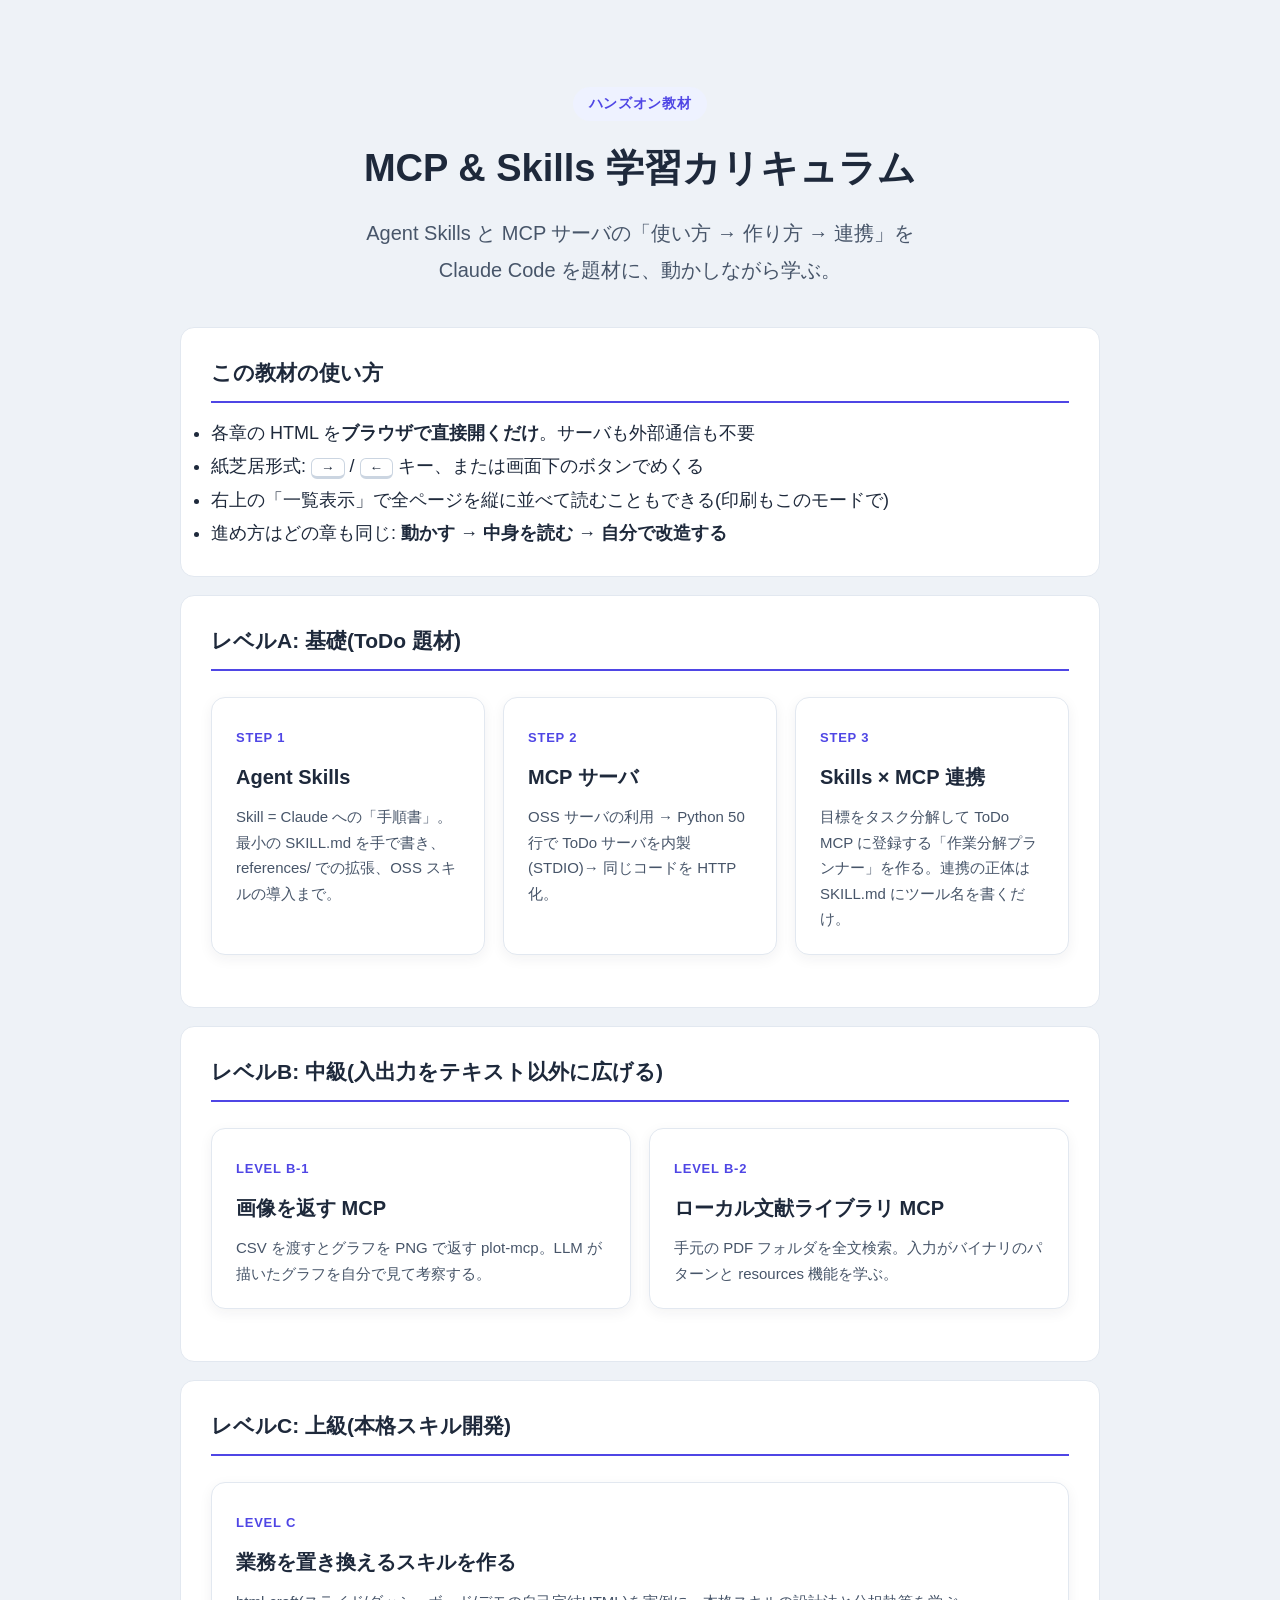
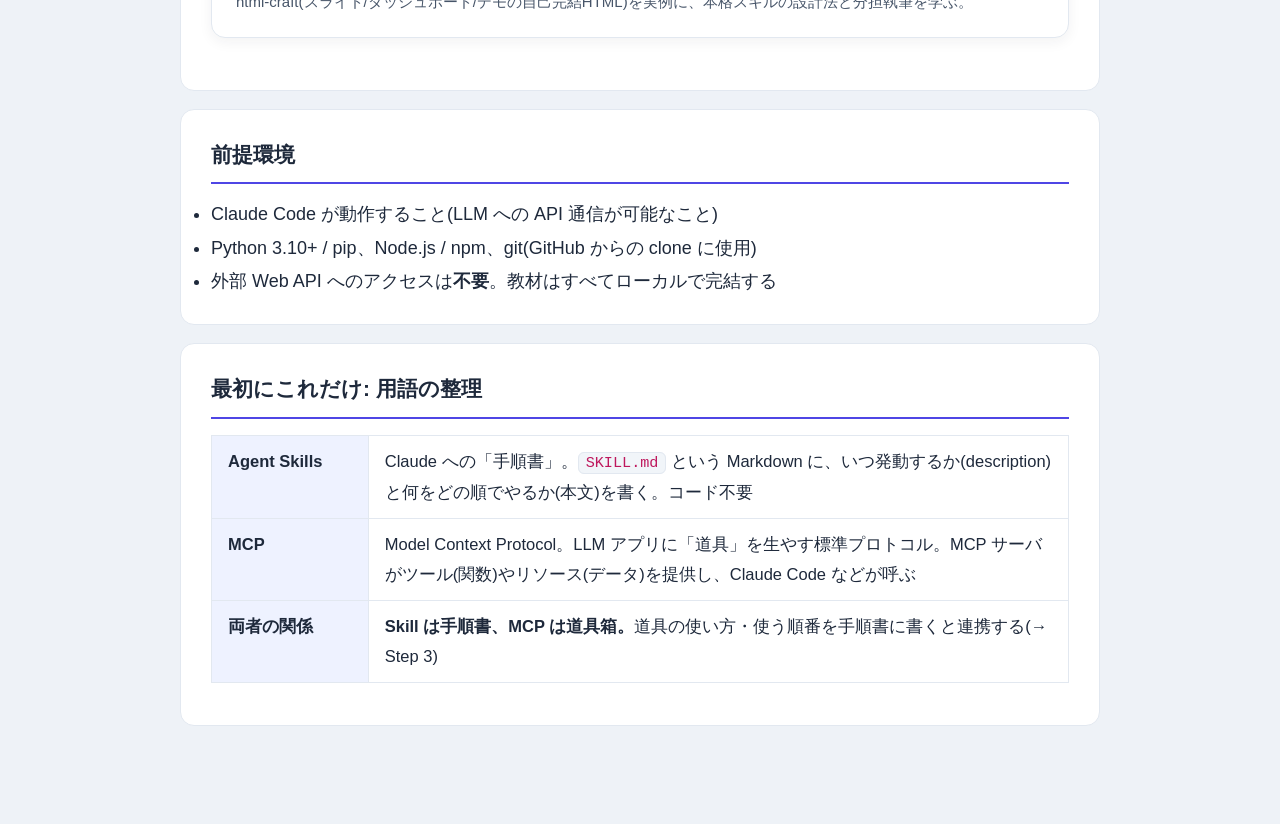
==== learning/slides/index.html @ 9a11dc0d "learning: MCP & Skills 学習カリキュラム レベルA〜C を追加(紙芝居HTML+テキスト版) Co-Authored-By: Claude Fable 5 <noreply@an" ====
<!DOCTYPE html>
<html lang="ja">
<head>
<meta charset="utf-8">
<meta name="viewport" content="width=device-width, initial-scale=1">
<title>MCP &amp; Skills 学習カリキュラム</title>
<link rel="stylesheet" href="assets/style.css">
</head>
<body class="home">
<main>
  <div class="hero">
    <span class="chip">ハンズオン教材</span>
    <h1>MCP &amp; Skills 学習カリキュラム</h1>
    <p class="lead">Agent Skills と MCP サーバの「使い方 → 作り方 → 連携」を<br>
    Claude Code を題材に、動かしながら学ぶ。</p>
  </div>

  <section class="block">
    <h2>この教材の使い方</h2>
    <ul>
      <li>各章の HTML を<strong>ブラウザで直接開くだけ</strong>。サーバも外部通信も不要</li>
      <li>紙芝居形式: <kbd>→</kbd> / <kbd>←</kbd> キー、または画面下のボタンでめくる</li>
      <li>右上の「一覧表示」で全ページを縦に並べて読むこともできる(印刷もこのモードで)</li>
      <li>進め方はどの章も同じ: <strong>動かす → 中身を読む → 自分で改造する</strong></li>
    </ul>
  </section>

  <section class="block">
    <h2>レベルA: 基礎(ToDo 題材)</h2>
    <div class="cards">
      <a class="card" href="a1-skills.html">
        <span class="step">STEP 1</span>
        <h3>Agent Skills</h3>
        <p>Skill = Claude への「手順書」。最小の SKILL.md を手で書き、references/ での拡張、OSS スキルの導入まで。</p>
      </a>
      <a class="card" href="a2-mcp.html">
        <span class="step">STEP 2</span>
        <h3>MCP サーバ</h3>
        <p>OSS サーバの利用 → Python 50行で ToDo サーバを内製(STDIO)→ 同じコードを HTTP 化。</p>
      </a>
      <a class="card" href="a3-combo.html">
        <span class="step">STEP 3</span>
        <h3>Skills × MCP 連携</h3>
        <p>目標をタスク分解して ToDo MCP に登録する「作業分解プランナー」を作る。連携の正体は SKILL.md にツール名を書くだけ。</p>
      </a>
    </div>
  </section>

  <section class="block">
    <h2>レベルB: 中級(入出力をテキスト以外に広げる)</h2>
    <div class="cards">
      <a class="card" href="b1-plot.html">
        <span class="step">LEVEL B-1</span>
        <h3>画像を返す MCP</h3>
        <p>CSV を渡すとグラフを PNG で返す plot-mcp。LLM が描いたグラフを自分で見て考察する。</p>
      </a>
      <a class="card" href="b2-papers.html">
        <span class="step">LEVEL B-2</span>
        <h3>ローカル文献ライブラリ MCP</h3>
        <p>手元の PDF フォルダを全文検索。入力がバイナリのパターンと resources 機能を学ぶ。</p>
      </a>
    </div>
  </section>

  <section class="block">
    <h2>レベルC: 上級(本格スキル開発)</h2>
    <div class="cards">
      <a class="card" href="c1-skill-dev.html">
        <span class="step">LEVEL C</span>
        <h3>業務を置き換えるスキルを作る</h3>
        <p>html-craft(スライド/ダッシュボード/デモの自己完結HTML)を実例に、本格スキルの設計法と分担執筆を学ぶ。</p>
      </a>
    </div>
  </section>

  <section class="block">
    <h2>前提環境</h2>
    <ul>
      <li>Claude Code が動作すること(LLM への API 通信が可能なこと)</li>
      <li>Python 3.10+ / pip、Node.js / npm、git(GitHub からの clone に使用)</li>
      <li>外部 Web API へのアクセスは<strong>不要</strong>。教材はすべてローカルで完結する</li>
    </ul>
  </section>

  <section class="block">
    <h2>最初にこれだけ: 用語の整理</h2>
    <table>
      <tr><th style="width:9.5em">Agent Skills</th>
          <td>Claude への「手順書」。<code>SKILL.md</code> という Markdown に、いつ発動するか(description)と何をどの順でやるか(本文)を書く。コード不要</td></tr>
      <tr><th>MCP</th>
          <td>Model Context Protocol。LLM アプリに「道具」を生やす標準プロトコル。MCP サーバがツール(関数)やリソース(データ)を提供し、Claude Code などが呼ぶ</td></tr>
      <tr><th>両者の関係</th>
          <td><strong>Skill は手順書、MCP は道具箱。</strong>道具の使い方・使う順番を手順書に書くと連携する(→ Step 3)</td></tr>
    </table>
  </section>
</main>
</body>
</html>
---- learning/slides/assets/style.css ----
/* MCP & Skills 学習教材 — 紙芝居スタイル共通CSS(外部依存なし) */

:root {
  --ink: #1e293b;
  --ink-soft: #475569;
  --bg: #eef2f7;
  --card: #ffffff;
  --accent: #4f46e5;
  --accent-soft: #eef2ff;
  --teal: #0d9488;
  --amber: #b45309;
  --amber-bg: #fffbeb;
  --green: #15803d;
  --green-bg: #f0fdf4;
  --blue: #1d4ed8;
  --blue-bg: #eff6ff;
  --code-bg: #0f172a;
  --code-ink: #e2e8f0;
  --line: #e2e8f0;
}

* { box-sizing: border-box; margin: 0; padding: 0; }

html, body { height: 100%; }

body {
  font-family: "Hiragino Sans", "Yu Gothic UI", "Meiryo", "Segoe UI", sans-serif;
  background: var(--bg);
  color: var(--ink);
  font-size: 18px;
  line-height: 1.85;
}

/* ---------- 上部バー ---------- */

.topbar {
  position: fixed;
  top: 0; left: 0; right: 0;
  height: 52px;
  display: flex;
  align-items: center;
  gap: 16px;
  padding: 0 20px;
  background: var(--card);
  border-bottom: 1px solid var(--line);
  z-index: 10;
}

.topbar a {
  color: var(--accent);
  text-decoration: none;
  font-weight: 600;
  font-size: 15px;
  white-space: nowrap;
}

.topbar a:hover { text-decoration: underline; }

.deck-title {
  font-weight: 700;
  font-size: 15px;
  color: var(--ink-soft);
  overflow: hidden;
  text-overflow: ellipsis;
  white-space: nowrap;
  flex: 1;
}

.topbar button {
  font: inherit;
  font-size: 13px;
  padding: 5px 14px;
  border: 1px solid var(--line);
  border-radius: 999px;
  background: var(--card);
  color: var(--ink-soft);
  cursor: pointer;
  white-space: nowrap;
}

.topbar button:hover { border-color: var(--accent); color: var(--accent); }

.progress {
  position: fixed;
  top: 52px; left: 0; right: 0;
  height: 4px;
  background: var(--line);
  z-index: 10;
}

.progress > div {
  height: 100%;
  width: 0;
  background: var(--accent);
  transition: width .25s ease;
}

/* ---------- スライド ---------- */

main { padding: 76px 16px 96px; }

.slide {
  display: none;
  max-width: 920px;
  margin: 0 auto;
  background: var(--card);
  border-radius: 16px;
  box-shadow: 0 8px 28px rgba(30, 41, 59, .10);
  padding: 44px 52px 48px;
  min-height: calc(100vh - 200px);
}

.slide.active { display: block; }

/* 一覧モード */
body.list-mode .slide {
  display: block;
  min-height: 0;
  margin-bottom: 28px;
}
body.list-mode .nav { display: none; }
body.list-mode .progress > div { width: 100% !important; }

/* ---------- タイポグラフィ ---------- */

.slide h1 {
  font-size: 40px;
  line-height: 1.35;
  margin: 24px 0 16px;
  letter-spacing: .01em;
}

.slide h2 {
  font-size: 27px;
  line-height: 1.4;
  padding-bottom: 12px;
  margin-bottom: 26px;
  border-bottom: 3px solid var(--accent);
}

.slide h3 {
  font-size: 20px;
  margin: 26px 0 10px;
  color: var(--accent);
}

.slide p, .slide li { color: var(--ink); }

.slide p { margin: 12px 0; }

.slide ul, .slide ol { margin: 12px 0 12px 26px; }

.slide li { margin: 7px 0; }

.slide li > ul { margin-top: 4px; margin-bottom: 4px; }

.lead {
  font-size: 20px;
  color: var(--ink-soft);
}

.chip {
  display: inline-block;
  font-size: 14px;
  font-weight: 700;
  color: var(--accent);
  background: var(--accent-soft);
  border-radius: 999px;
  padding: 4px 16px;
  letter-spacing: .05em;
}

strong { font-weight: 700; }

em { font-style: normal; background: linear-gradient(transparent 62%, #fde68a 62%); }

/* ---------- コード ---------- */

code {
  font-family: Consolas, "Courier New", monospace;
  font-size: .92em;
  background: #f1f5f9;
  border: 1px solid var(--line);
  border-radius: 6px;
  padding: 1px 7px;
  color: #be185d;
}

pre {
  background: var(--code-bg);
  color: var(--code-ink);
  border-radius: 12px;
  padding: 18px 22px;
  margin: 14px 0;
  overflow-x: auto;
  font-size: 15px;
  line-height: 1.7;
}

pre code {
  background: none;
  border: none;
  padding: 0;
  color: inherit;
  font-size: inherit;
}

pre .cm { color: #7dd3fc; }        /* コメント風の強調 */
pre .dim { color: #64748b; }       /* 出力・補足 */

.filename {
  display: inline-block;
  font-family: Consolas, monospace;
  font-size: 13px;
  background: #334155;
  color: #e2e8f0;
  border-radius: 8px 8px 0 0;
  padding: 4px 14px;
  margin-bottom: -14px;
  position: relative;
  z-index: 1;
}

/* ---------- 表 ---------- */

table {
  border-collapse: collapse;
  width: 100%;
  margin: 16px 0;
  font-size: 16.5px;
}

th, td {
  border: 1px solid var(--line);
  padding: 10px 16px;
  text-align: left;
  vertical-align: top;
}

th { background: var(--accent-soft); color: var(--ink); }

/* ---------- コールアウト ---------- */

.note, .warn, .point {
  border-radius: 10px;
  padding: 14px 20px;
  margin: 16px 0;
  font-size: 16.5px;
}

.note  { background: var(--blue-bg);  border-left: 5px solid var(--blue); }
.warn  { background: var(--amber-bg); border-left: 5px solid var(--amber); }
.point { background: var(--green-bg); border-left: 5px solid var(--green); }

.note::before, .warn::before, .point::before {
  display: block;
  font-weight: 700;
  font-size: 13.5px;
  letter-spacing: .08em;
  margin-bottom: 4px;
}

.note::before  { content: "NOTE";  color: var(--blue); }
.warn::before  { content: "注意";  color: var(--amber); }
.point::before { content: "ポイント"; color: var(--green); }

/* ---------- 図(ボックス+矢印) ---------- */

.flow {
  display: flex;
  align-items: center;
  justify-content: center;
  gap: 14px;
  flex-wrap: wrap;
  margin: 24px 0;
}

.flow .box {
  background: var(--accent-soft);
  border: 2px solid var(--accent);
  border-radius: 12px;
  padding: 14px 22px;
  text-align: center;
  font-weight: 700;
  line-height: 1.5;
}

.flow .box small {
  display: block;
  font-weight: 400;
  font-size: 13.5px;
  color: var(--ink-soft);
}

.flow .box.alt { background: #f0fdfa; border-color: var(--teal); }

.flow .arrow {
  font-size: 26px;
  color: var(--ink-soft);
  font-weight: 700;
}

.flow .arrow small {
  display: block;
  font-size: 12px;
  font-weight: 400;
  text-align: center;
}

/* ファイルツリー */
.tree {
  background: #f8fafc;
  border: 1px solid var(--line);
  border-radius: 12px;
  padding: 16px 22px;
  font-family: Consolas, monospace;
  font-size: 15px;
  line-height: 1.9;
  white-space: pre;
  overflow-x: auto;
  margin: 14px 0;
  color: var(--ink);
}

.tree b { color: var(--accent); }

/* ---------- キー・ナビ ---------- */

kbd {
  font-family: inherit;
  font-size: 13.5px;
  background: var(--card);
  border: 1px solid #cbd5e1;
  border-bottom-width: 3px;
  border-radius: 6px;
  padding: 1px 9px;
}

.nav {
  position: fixed;
  bottom: 18px;
  left: 50%;
  transform: translateX(-50%);
  display: flex;
  align-items: center;
  gap: 14px;
  background: var(--card);
  border: 1px solid var(--line);
  border-radius: 999px;
  padding: 8px 14px;
  box-shadow: 0 6px 20px rgba(30, 41, 59, .15);
  z-index: 10;
}

.nav button {
  font: inherit;
  font-size: 17px;
  width: 46px;
  height: 38px;
  border: none;
  border-radius: 999px;
  background: var(--accent);
  color: #fff;
  cursor: pointer;
}

.nav button:disabled { background: #cbd5e1; cursor: default; }

.nav .counter {
  font-size: 15px;
  color: var(--ink-soft);
  min-width: 64px;
  text-align: center;
  font-variant-numeric: tabular-nums;
}

/* ---------- タイトルスライド ---------- */

.title-slide {
  display: none;
  text-align: center;
}
.title-slide.active { display: flex; flex-direction: column; justify-content: center; }
body.list-mode .title-slide { display: flex; flex-direction: column; justify-content: center; }

.title-slide .lead { margin: 8px auto 28px; max-width: 640px; }

.title-slide .hint { color: var(--ink-soft); font-size: 15px; margin-top: 36px; }

/* ---------- 目次ページ(index.html) ---------- */

.home main { max-width: 960px; margin: 0 auto; padding: 40px 20px 80px; }

.home .hero {
  text-align: center;
  padding: 46px 0 20px;
}

.home .hero h1 { font-size: 38px; margin: 12px 0; }

.cards { display: grid; grid-template-columns: repeat(auto-fit, minmax(270px, 1fr)); gap: 18px; margin: 26px 0; }

.card {
  display: block;
  background: var(--card);
  border-radius: 14px;
  border: 1px solid var(--line);
  padding: 22px 24px;
  text-decoration: none;
  color: var(--ink);
  box-shadow: 0 4px 14px rgba(30,41,59,.06);
  transition: transform .12s ease, box-shadow .12s ease;
}

.card:hover { transform: translateY(-3px); box-shadow: 0 10px 24px rgba(30,41,59,.12); border-color: var(--accent); }

.card .step { font-size: 13px; font-weight: 700; color: var(--accent); letter-spacing: .06em; }

.card h3 { margin: 6px 0 8px; font-size: 20px; color: var(--ink); }

.card p { font-size: 15px; color: var(--ink-soft); line-height: 1.7; }

.card.disabled { opacity: .55; pointer-events: none; }

.home section.block {
  background: var(--card);
  border-radius: 14px;
  border: 1px solid var(--line);
  padding: 26px 30px;
  margin: 18px 0;
}

.home section.block h2 { font-size: 21px; border-bottom: 2px solid var(--accent); padding-bottom: 8px; margin-bottom: 14px; }

@media (max-width: 640px) {
  .slide { padding: 26px 20px 34px; }
  .slide h1 { font-size: 30px; }
  .slide h2 { font-size: 22px; }
  body { font-size: 16px; }
}

@media print {
  .topbar, .nav, .progress { display: none; }
  body, body.list-mode { background: #fff; }
  .slide { display: block; box-shadow: none; border: 1px solid var(--line); page-break-after: always; min-height: 0; margin-bottom: 20px; }
}
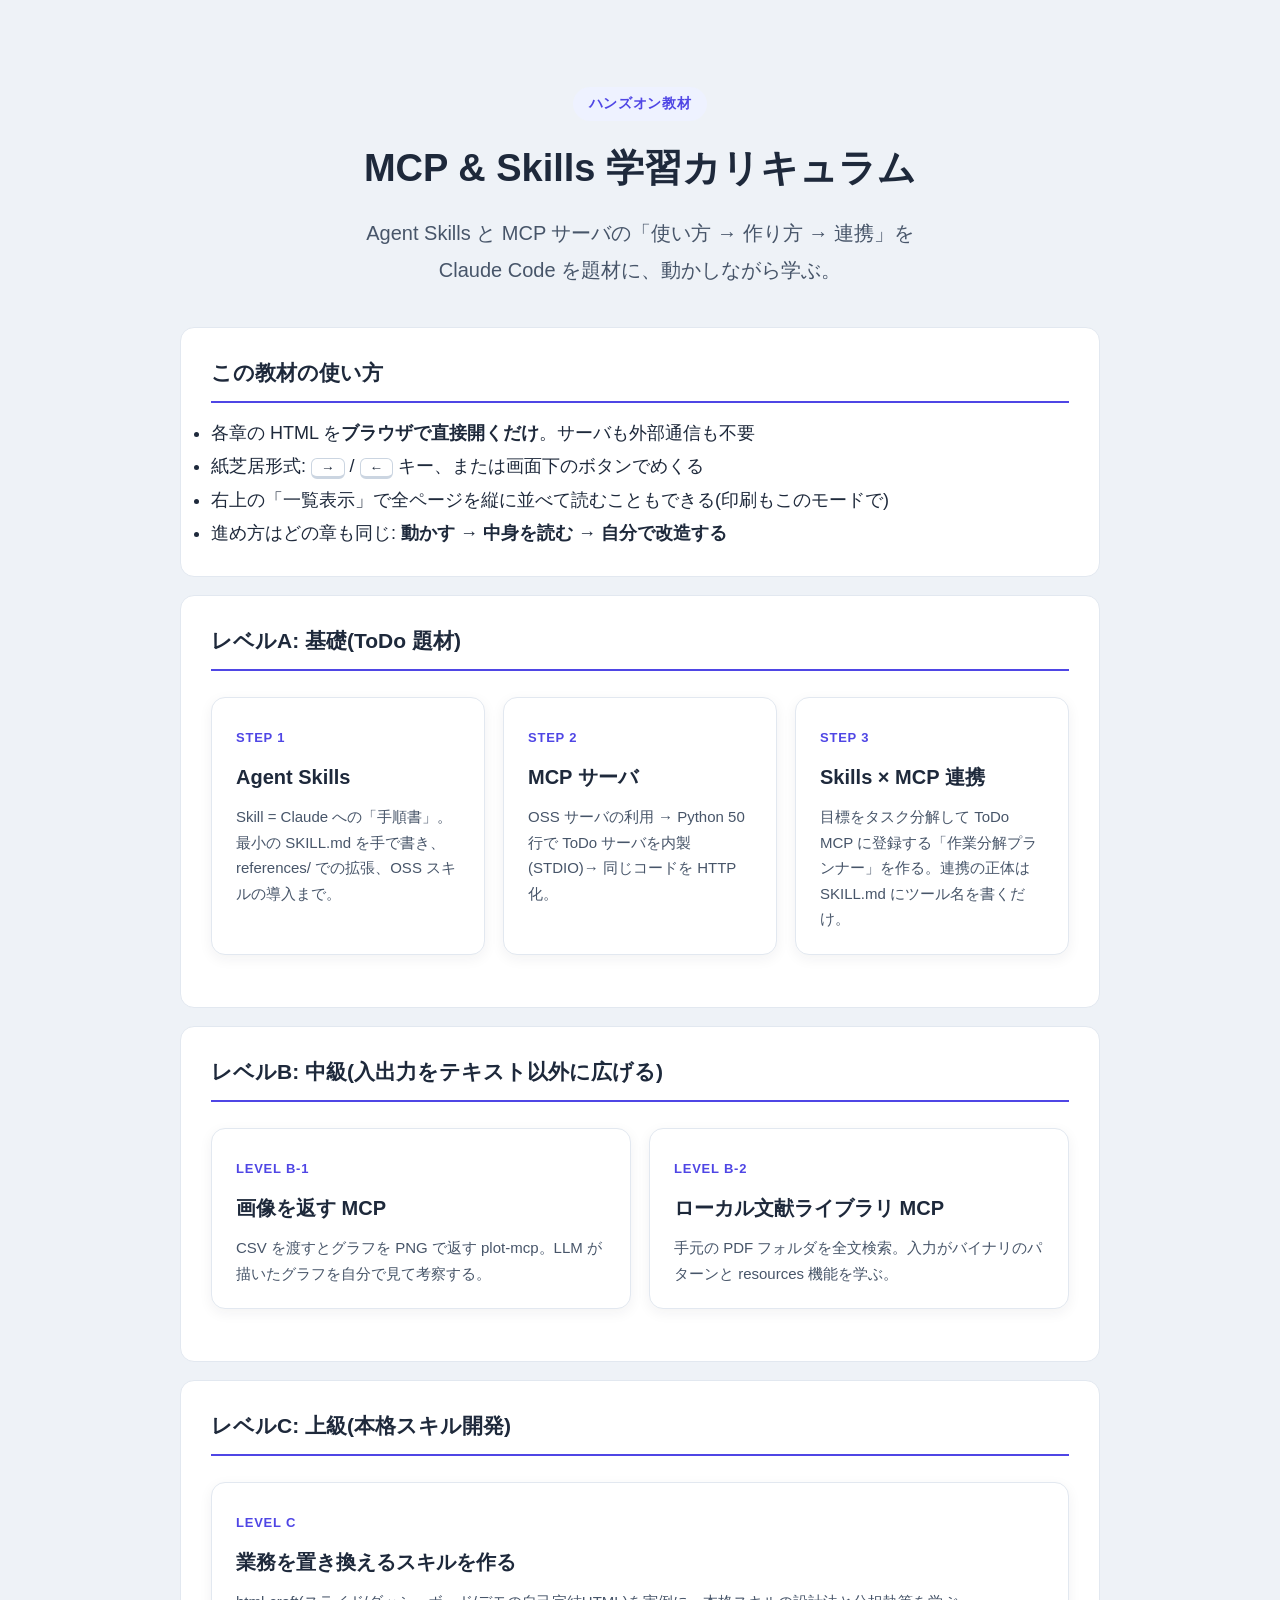
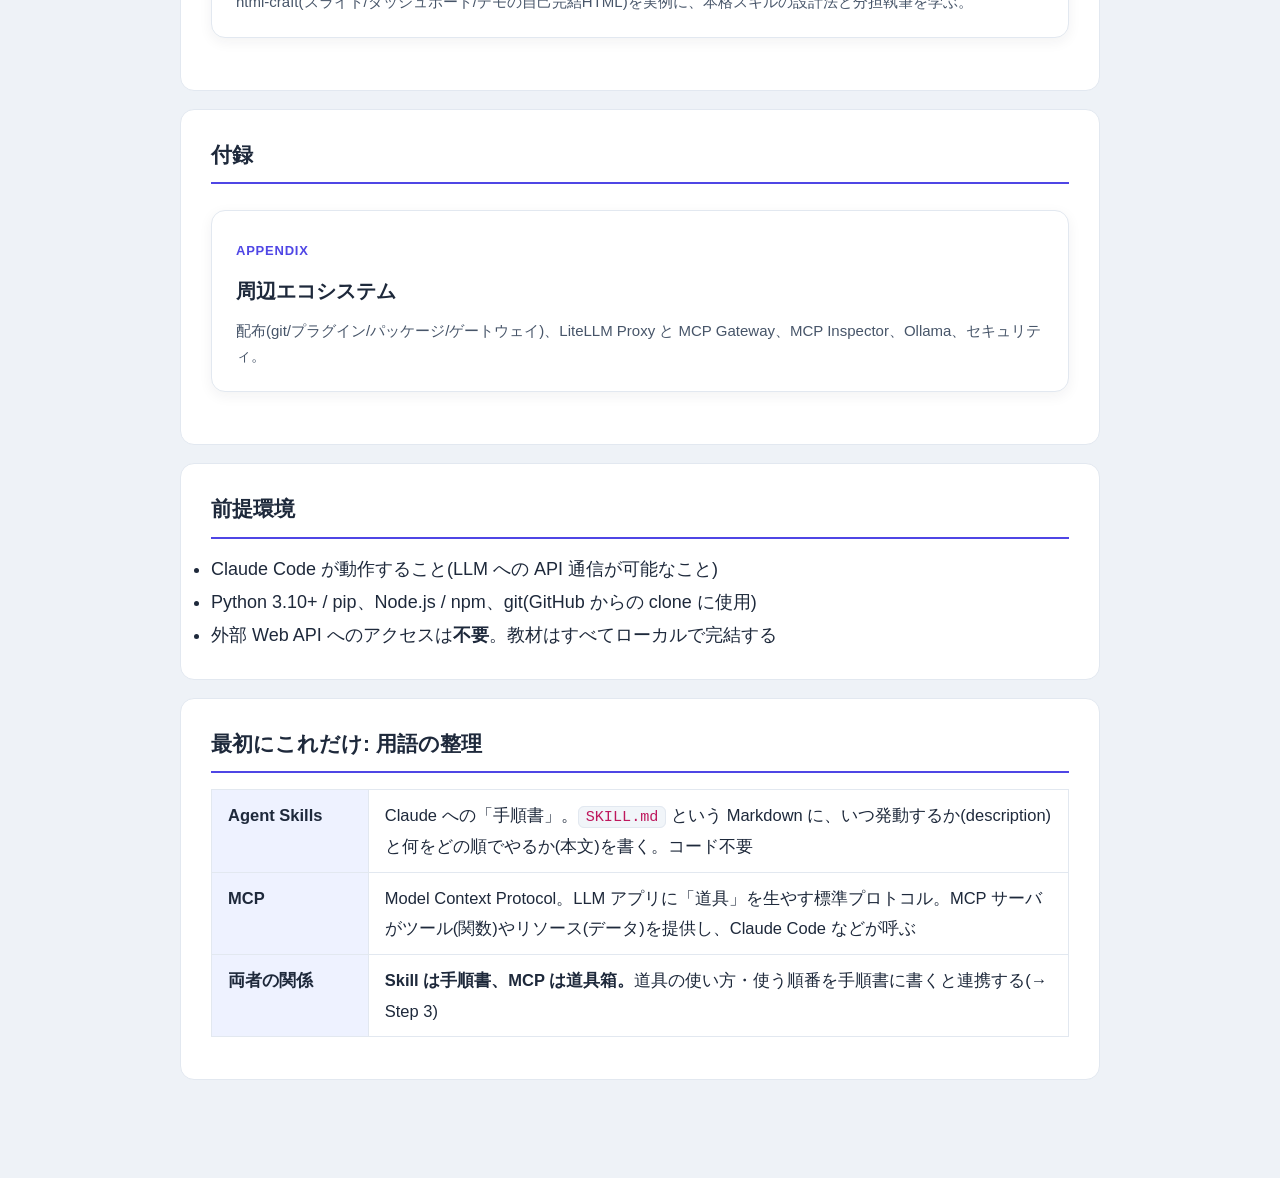
==== commit 4556dd11: "learning: 付録「周辺エコシステム」を追加(配布・LiteLLM Proxy/MCP Gateway・Inspector・運用) Co-Authored-By: Claude Fable 5 " ====
--- a/learning/slides/index.html
+++ b/learning/slides/index.html
@@ -74,6 +74,17 @@
   </section>
 
   <section class="block">
+    <h2>付録</h2>
+    <div class="cards">
+      <a class="card" href="x1-ecosystem.html">
+        <span class="step">APPENDIX</span>
+        <h3>周辺エコシステム</h3>
+        <p>配布(git/プラグイン/パッケージ/ゲートウェイ)、LiteLLM Proxy と MCP Gateway、MCP Inspector、Ollama、セキュリティ。</p>
+      </a>
+    </div>
+  </section>
+
+  <section class="block">
     <h2>前提環境</h2>
     <ul>
       <li>Claude Code が動作すること(LLM への API 通信が可能なこと)</li>
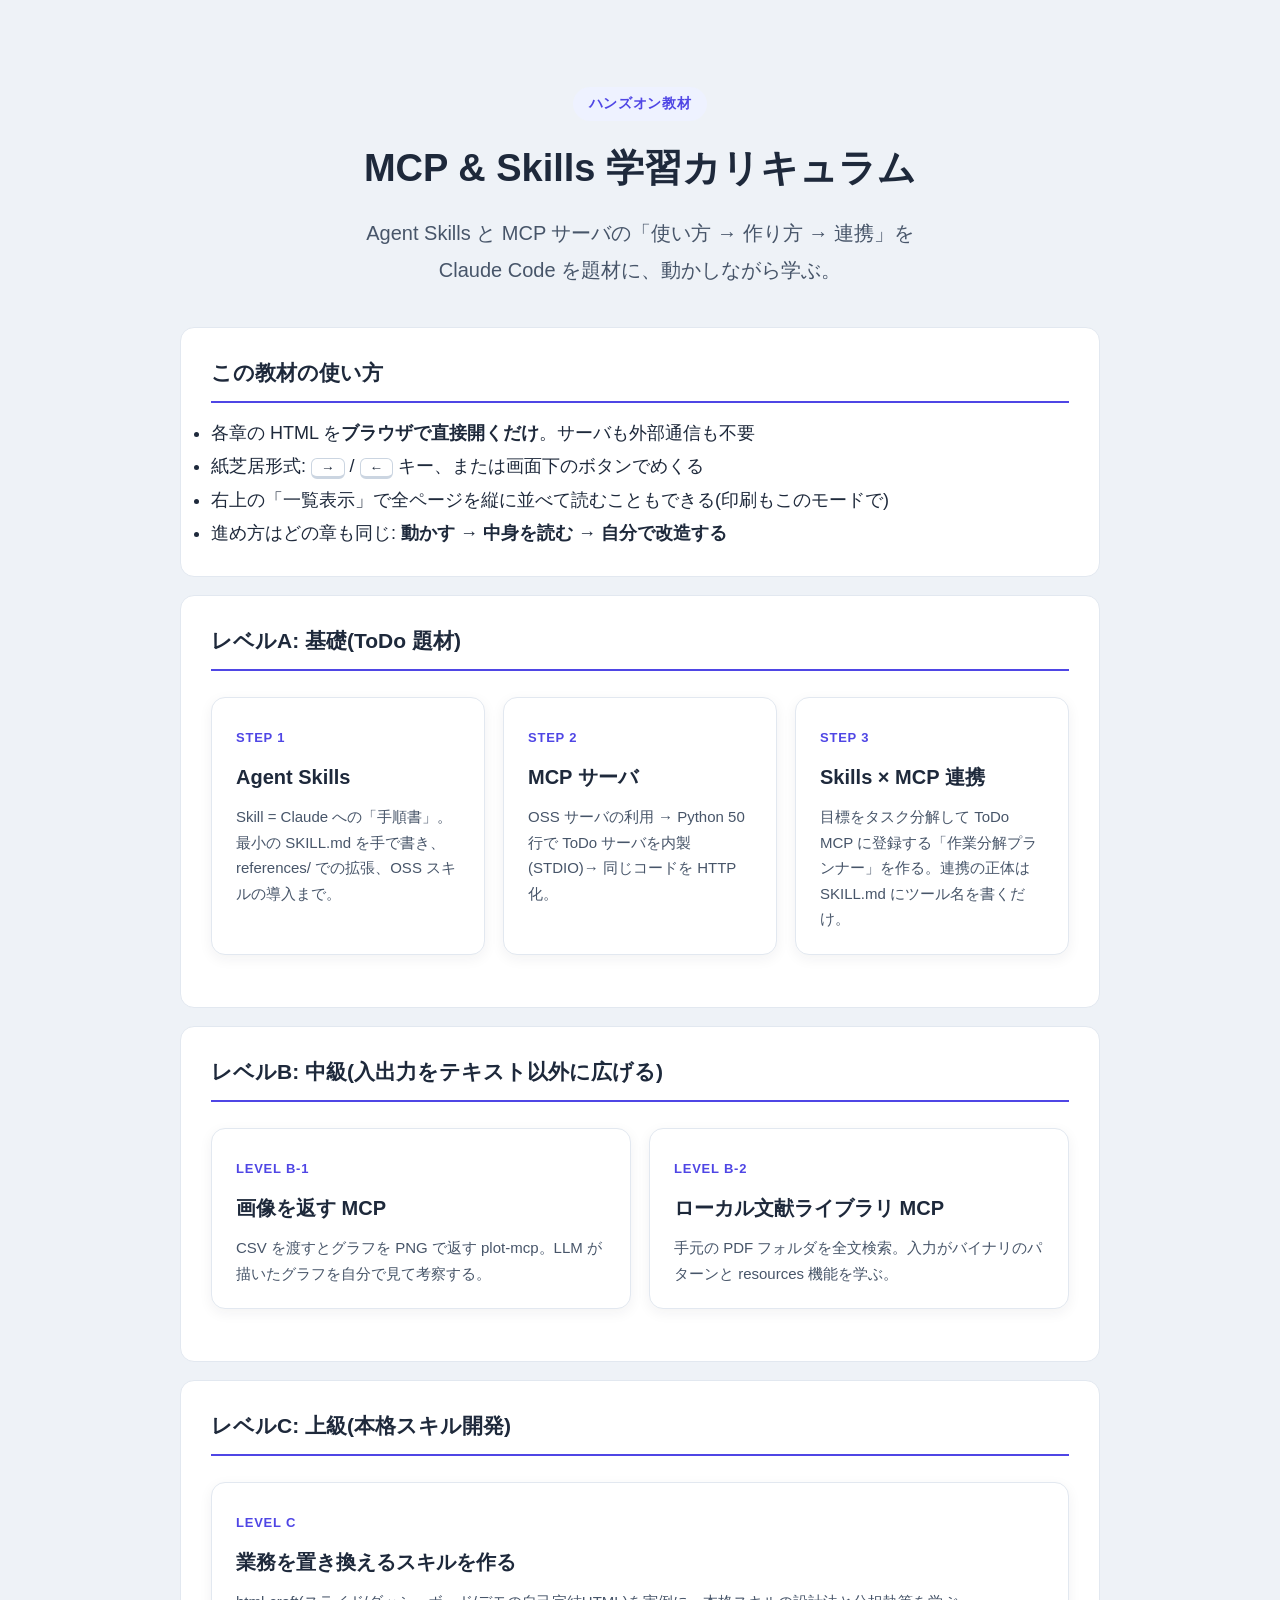
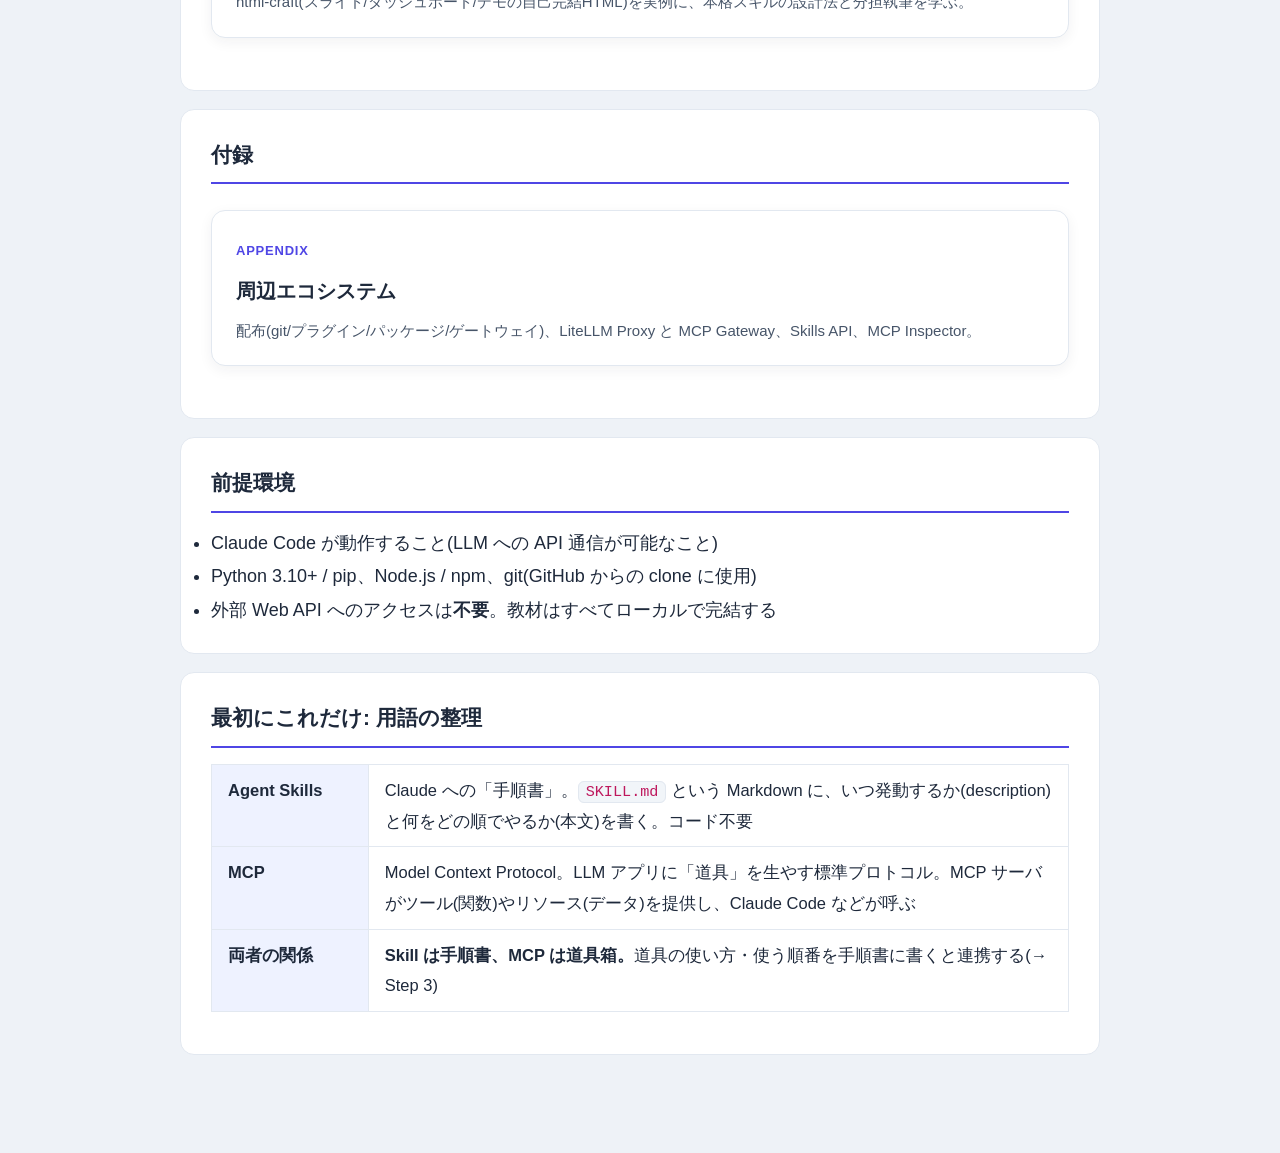
==== commit 906f9c9c: "learning: 付録からOllama・セキュリティ節を削除し、Skills API の解説を追加 Co-Authored-By: Claude Fable 5 <noreply@anthropic" ====
--- a/learning/slides/index.html
+++ b/learning/slides/index.html
@@ -79,7 +79,7 @@
       <a class="card" href="x1-ecosystem.html">
         <span class="step">APPENDIX</span>
         <h3>周辺エコシステム</h3>
-        <p>配布(git/プラグイン/パッケージ/ゲートウェイ)、LiteLLM Proxy と MCP Gateway、MCP Inspector、Ollama、セキュリティ。</p>
+        <p>配布(git/プラグイン/パッケージ/ゲートウェイ)、LiteLLM Proxy と MCP Gateway、Skills API、MCP Inspector。</p>
       </a>
     </div>
   </section>
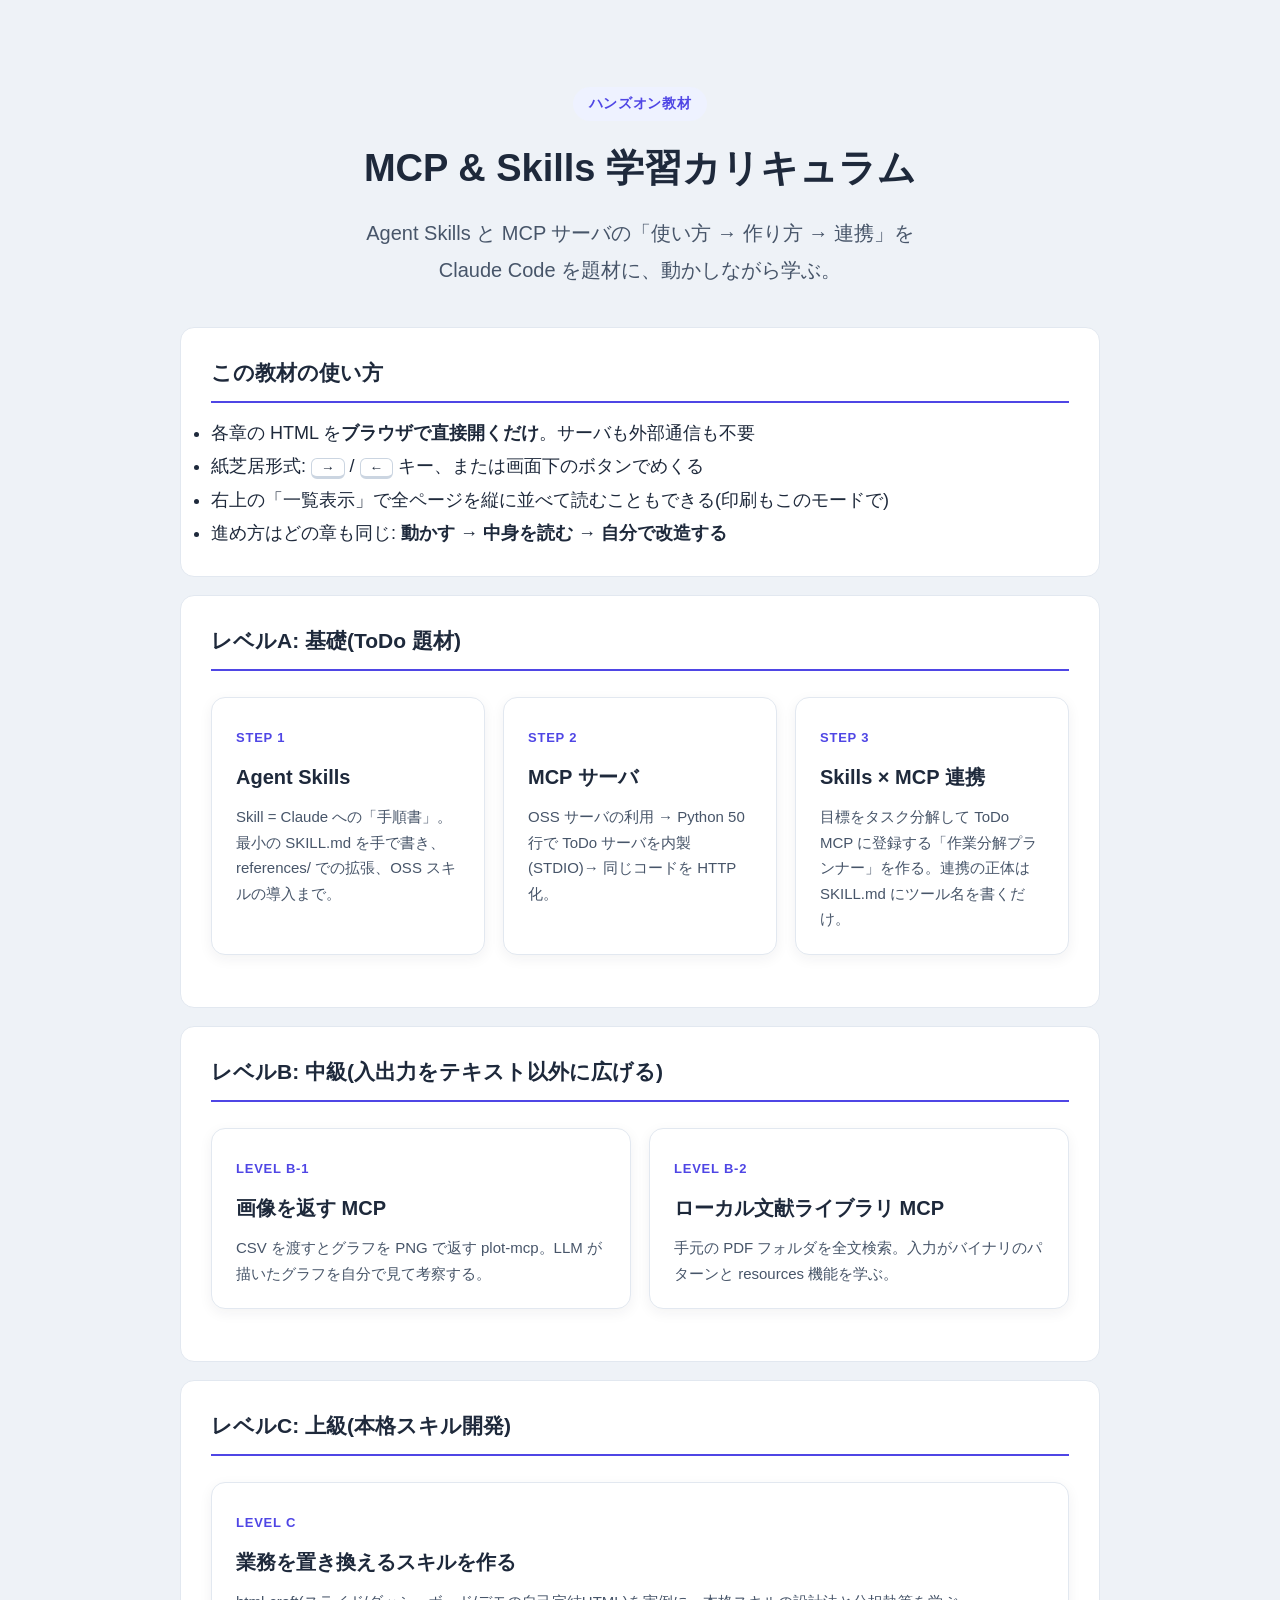
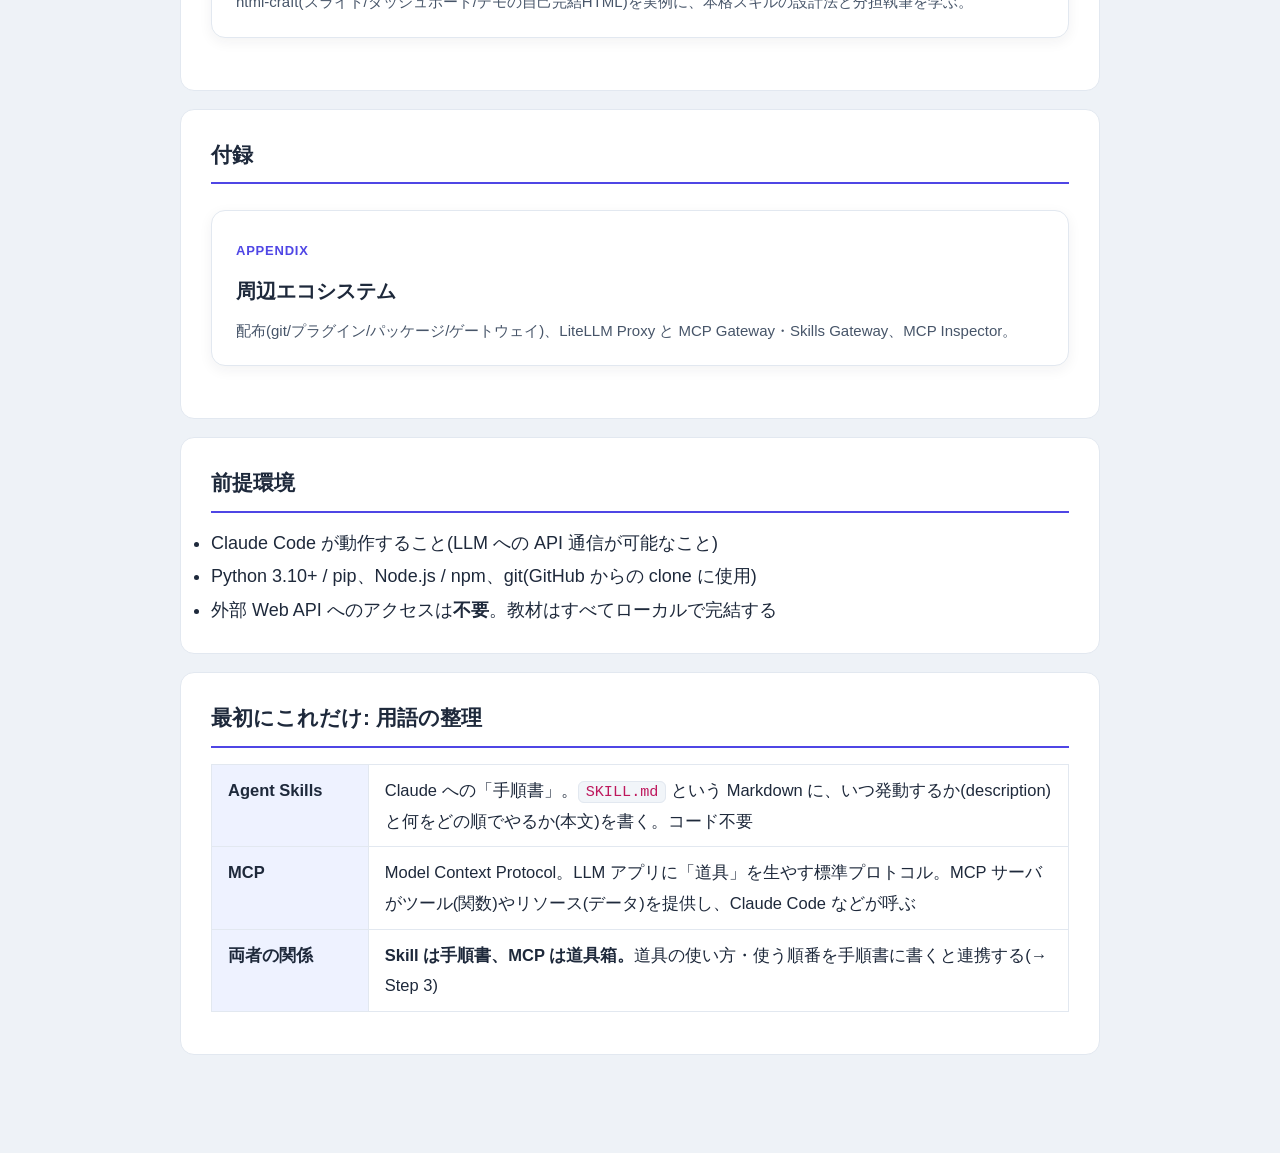
==== commit 311963ce: "learning: 付録のスキル節を Skills Gateway(社内配布レジストリ)だけに絞って再構成 Co-Authored-By: Claude Fable 5 <noreply@anthro" ====
--- a/learning/slides/index.html
+++ b/learning/slides/index.html
@@ -79,7 +79,7 @@
       <a class="card" href="x1-ecosystem.html">
         <span class="step">APPENDIX</span>
         <h3>周辺エコシステム</h3>
-        <p>配布(git/プラグイン/パッケージ/ゲートウェイ)、LiteLLM Proxy と MCP Gateway、Skills API、MCP Inspector。</p>
+        <p>配布(git/プラグイン/パッケージ/ゲートウェイ)、LiteLLM Proxy と MCP Gateway・Skills Gateway、MCP Inspector。</p>
       </a>
     </div>
   </section>
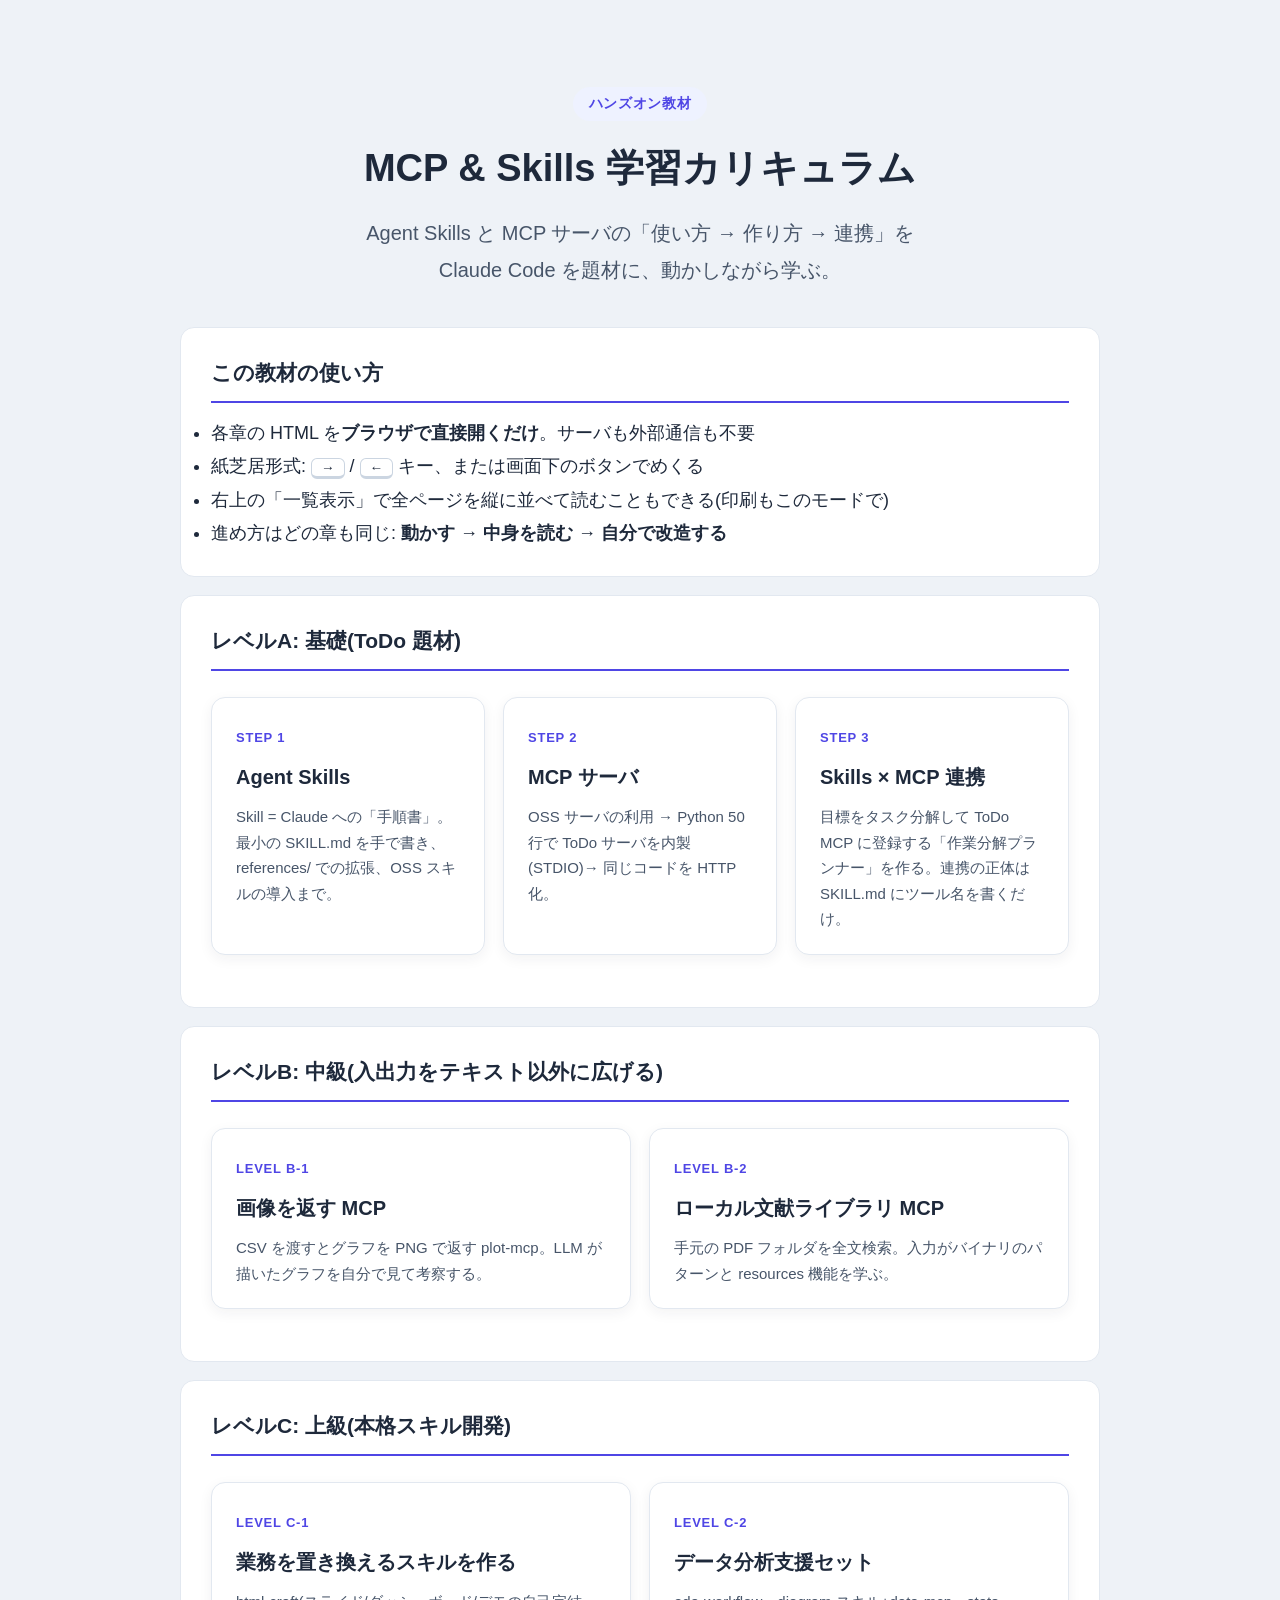
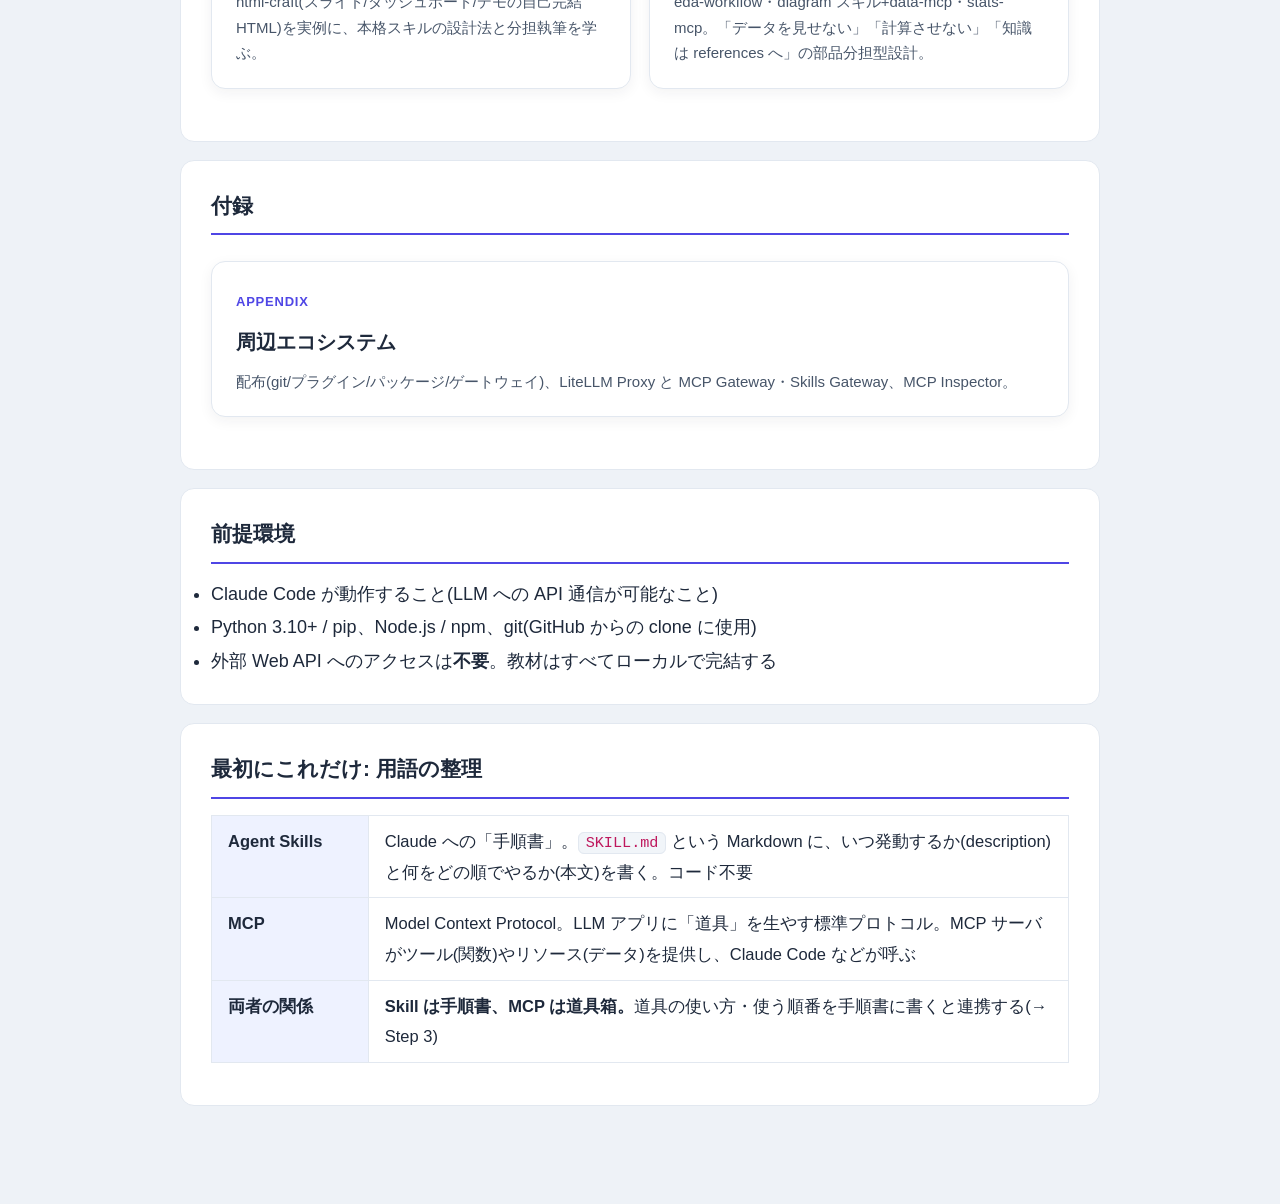
==== commit 58592f85: "learning: レベルC-2「データ分析支援セット」の教材を追加(紙芝居+README、サンプルデータ同梱) Co-Authored-By: Claude Fable 5 <noreply@ant" ====
--- a/learning/slides/index.html
+++ b/learning/slides/index.html
@@ -66,9 +66,14 @@
     <h2>レベルC: 上級(本格スキル開発)</h2>
     <div class="cards">
       <a class="card" href="c1-skill-dev.html">
-        <span class="step">LEVEL C</span>
+        <span class="step">LEVEL C-1</span>
         <h3>業務を置き換えるスキルを作る</h3>
         <p>html-craft(スライド/ダッシュボード/デモの自己完結HTML)を実例に、本格スキルの設計法と分担執筆を学ぶ。</p>
+      </a>
+      <a class="card" href="c2-ds-toolkit.html">
+        <span class="step">LEVEL C-2</span>
+        <h3>データ分析支援セット</h3>
+        <p>eda-workflow・diagram スキル+data-mcp・stats-mcp。「データを見せない」「計算させない」「知識は references へ」の部品分担型設計。</p>
       </a>
     </div>
   </section>
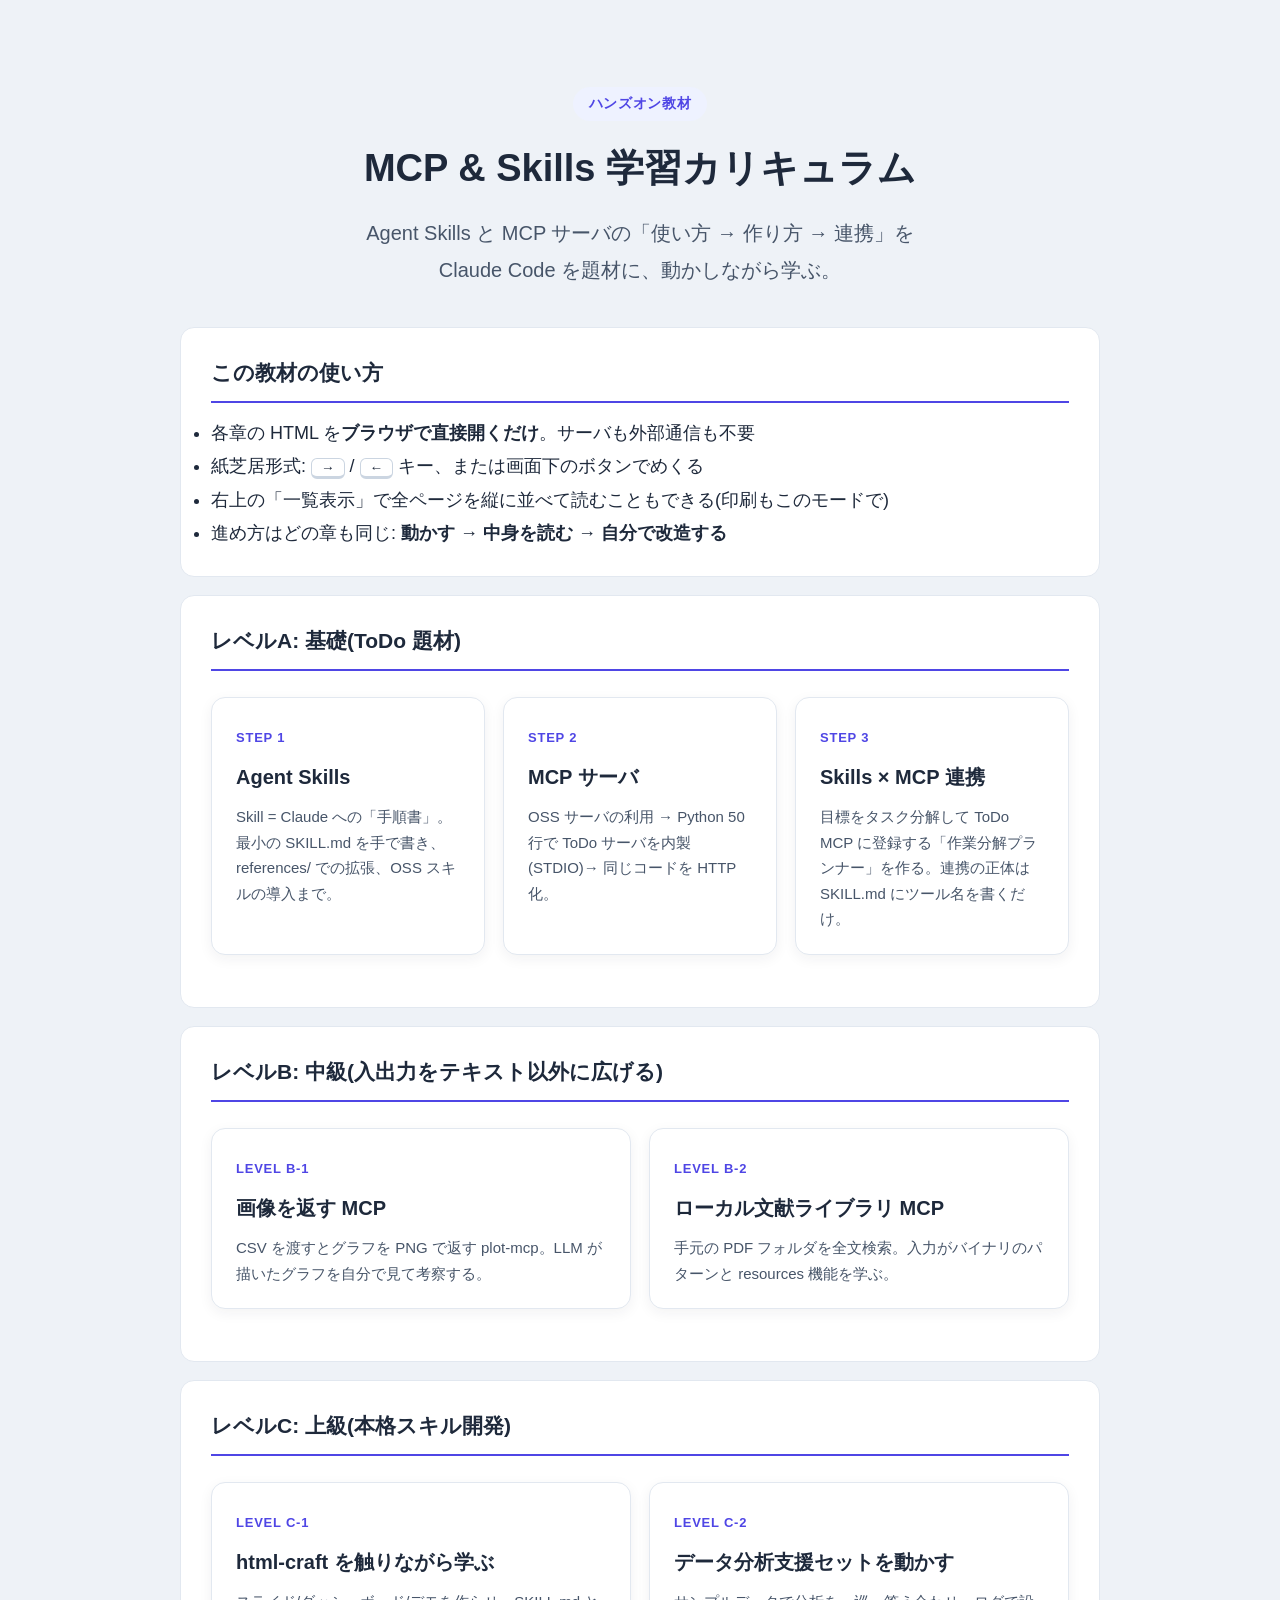
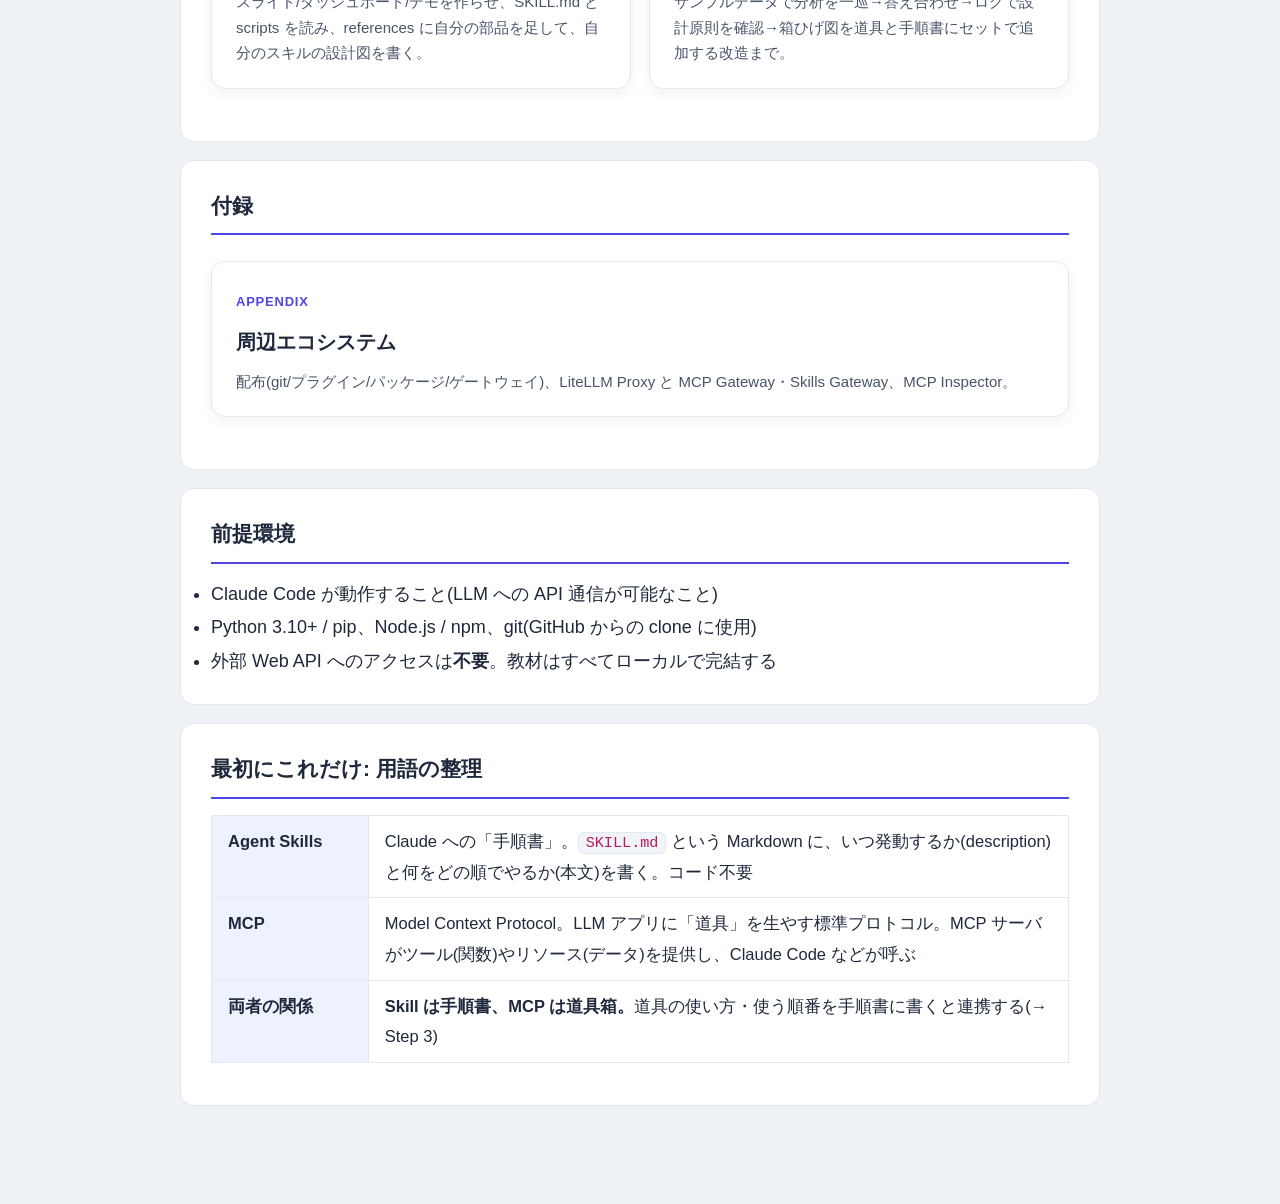
==== commit d9cde4d3: "learning: レベルC の紙芝居をハンズオン構成に全面書き直し(使う→読む→改造する→設計する) Co-Authored-By: Claude Fable 5 <noreply@anthropi" ====
--- a/learning/slides/index.html
+++ b/learning/slides/index.html
@@ -67,13 +67,13 @@
     <div class="cards">
       <a class="card" href="c1-skill-dev.html">
         <span class="step">LEVEL C-1</span>
-        <h3>業務を置き換えるスキルを作る</h3>
-        <p>html-craft(スライド/ダッシュボード/デモの自己完結HTML)を実例に、本格スキルの設計法と分担執筆を学ぶ。</p>
+        <h3>html-craft を触りながら学ぶ</h3>
+        <p>スライド/ダッシュボード/デモを作らせ、SKILL.md と scripts を読み、references に自分の部品を足して、自分のスキルの設計図を書く。</p>
       </a>
       <a class="card" href="c2-ds-toolkit.html">
         <span class="step">LEVEL C-2</span>
-        <h3>データ分析支援セット</h3>
-        <p>eda-workflow・diagram スキル+data-mcp・stats-mcp。「データを見せない」「計算させない」「知識は references へ」の部品分担型設計。</p>
+        <h3>データ分析支援セットを動かす</h3>
+        <p>サンプルデータで分析を一巡→答え合わせ→ログで設計原則を確認→箱ひげ図を道具と手順書にセットで追加する改造まで。</p>
       </a>
     </div>
   </section>
